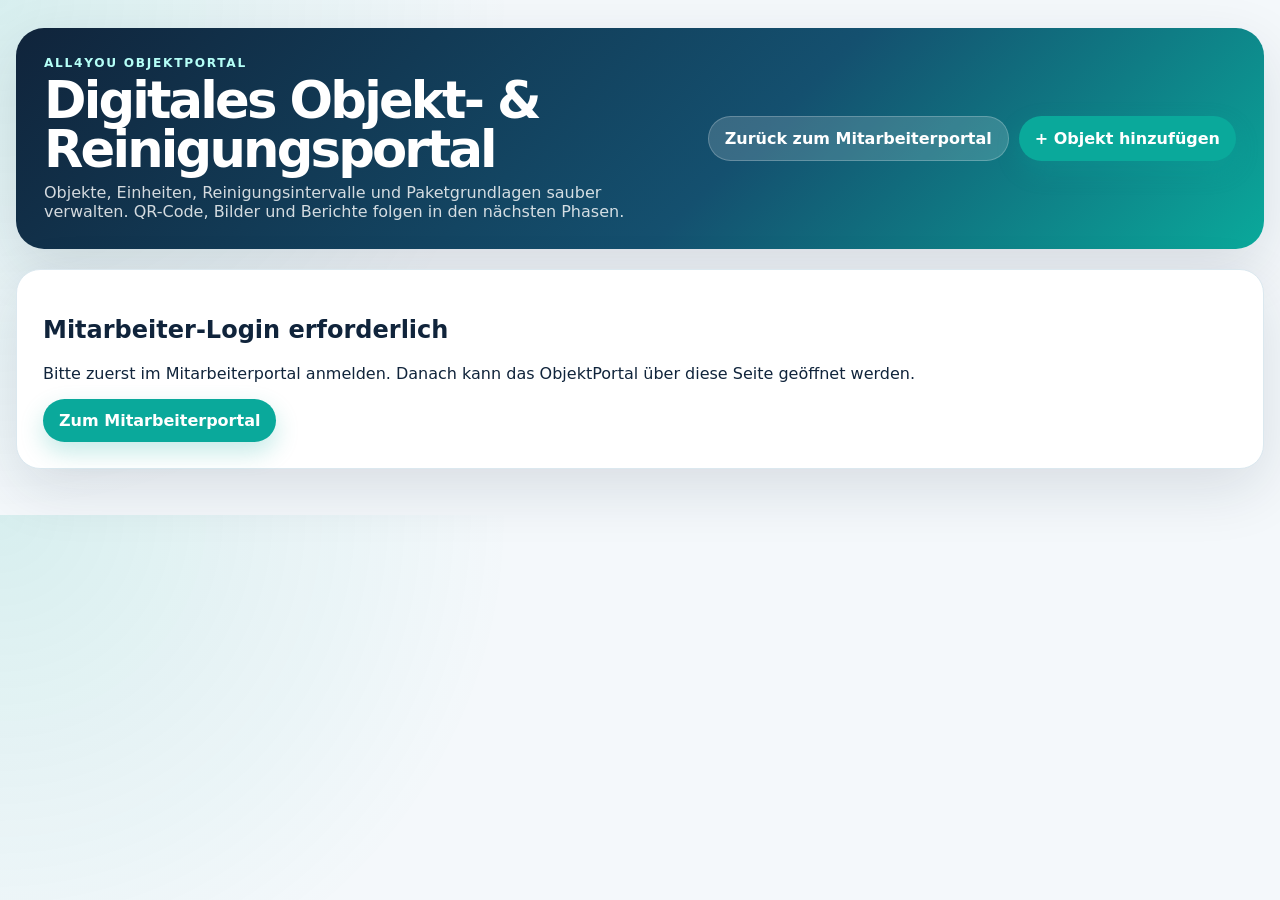
==== objektportal/index.html @ 3b186865 "Add files via upload" ====
<!doctype html>
<html lang="de">
<head>
  <meta charset="utf-8">
  <meta name="viewport" content="width=device-width, initial-scale=1">
  <title>All4You ObjektPortal</title>
  <meta name="robots" content="noindex,nofollow">
  <link rel="stylesheet" href="./objectportal.css">
</head>
<body>
  <main class="op-shell">
    <header class="op-hero">
      <div>
        <p class="op-eyebrow">All4You ObjektPortal</p>
        <h1>Digitales Objekt- & Reinigungsportal</h1>
        <p>Objekte, Einheiten, Reinigungsintervalle und Paketgrundlagen sauber verwalten. QR-Code, Bilder und Berichte folgen in den nächsten Phasen.</p>
      </div>
      <div class="op-hero-actions">
        <a class="op-btn op-btn-ghost" href="/dashboard">Zurück zum Mitarbeiterportal</a>
        <button class="op-btn op-btn-primary" id="opOpenWizard" type="button">+ Objekt hinzufügen</button>
      </div>
    </header>

    <section class="op-login-hint is-hidden" id="opLoginHint">
      <h2>Mitarbeiter-Login erforderlich</h2>
      <p>Bitte zuerst im Mitarbeiterportal anmelden. Danach kann das ObjektPortal über diese Seite geöffnet werden.</p>
      <a class="op-btn op-btn-primary" href="/dashboard">Zum Mitarbeiterportal</a>
    </section>

    <section id="opApp" class="op-app is-hidden" aria-live="polite">
      <section class="op-status-row">
        <span id="opStatusBadge" class="op-status-badge">Bereit</span>
        <span id="opBuildBadge" class="op-build">DBG: ALL4YOU-V6.1.0-OBJECTPORTAL-CORE-DATA</span>
      </section>

      <section class="op-stats" id="opStats"></section>

      <section class="op-layout">
        <aside class="op-panel op-side-panel">
          <div class="op-panel-head">
            <div>
              <p class="op-eyebrow">Kunden</p>
              <h2>Kundenkonten</h2>
            </div>
            <button class="op-icon-btn" id="opRefresh" type="button" title="Aktualisieren">↻</button>
          </div>
          <div class="op-search-wrap">
            <input id="opCustomerSearch" type="search" placeholder="Kunde suchen …">
          </div>
          <div class="op-customer-list" id="opCustomerList"></div>
        </aside>

        <section class="op-panel op-main-panel">
          <div class="op-panel-head">
            <div>
              <p class="op-eyebrow">Objekte</p>
              <h2 id="opObjectTitle">Objektübersicht</h2>
            </div>
            <button class="op-btn op-btn-primary" id="opOpenWizardTop" type="button">+ Objekt hinzufügen</button>
          </div>
          <div class="op-object-toolbar" aria-label="Objektfilter">
            <input id="opObjectSearch" type="search" placeholder="Objekt, Adresse, Einheit oder Intervall suchen …">
            <select id="opStatusFilter" aria-label="Status filtern">
              <option value="all">Alle Status</option>
              <option value="active">Aktiv</option>
              <option value="paused">Pausiert</option>
              <option value="draft">Entwurf</option>
            </select>
            <select id="opPackageFilter" aria-label="Paket filtern">
              <option value="all">Alle Pakete</option>
              <option value="basic">Basic</option>
              <option value="plus">Plus</option>
              <option value="pro">Pro</option>
              <option value="custom">Individuell</option>
            </select>
          </div>
          <div class="op-object-list" id="opObjectList"></div>
        </section>
      </section>
    </section>
  </main>

  <dialog class="op-modal" id="opWizardDialog">
    <form method="dialog" class="op-modal-card" id="opWizardForm">
      <button class="op-modal-close" id="opCloseWizard" value="cancel" type="button" aria-label="Schließen">×</button>
      <div class="op-modal-head">
        <p class="op-eyebrow">Geführte Erstellung</p>
        <h2>Neues Objekt anlegen</h2>
        <p id="opWizardStepLabel">Schritt 1 von 5</p>
      </div>

      <div class="op-steps" aria-hidden="true">
        <span class="active"></span><span></span><span></span><span></span><span></span>
      </div>

      <section class="op-step active" data-step="0">
        <h3>Kunde & Paket</h3>
        <label>Kundenkonto
          <select id="opWizardCustomer" required></select>
        </label>
        <div class="op-grid-2">
          <label>Paket
            <select id="opWizardPackage">
              <option value="basic">Basic</option>
              <option value="plus">Plus</option>
              <option value="pro">Pro</option>
              <option value="custom">Individuell</option>
            </select>
          </label>
          <label>Monatliche Kosten optional
            <input id="opWizardMonthly" type="number" min="0" step="0.01" placeholder="z. B. 49.00">
          </label>
        </div>
      </section>

      <section class="op-step" data-step="1">
        <h3>Objekt-Grunddaten</h3>
        <label>Objektname
          <input id="opWizardObjectName" type="text" placeholder="z. B. Musterstraße 12" required>
        </label>
        <label>Objektart
          <select id="opWizardObjectType">
            <option value="wohnanlage">Wohnanlage</option>
            <option value="treppenhaus">Treppenhaus</option>
            <option value="gewerbe">Gewerbeobjekt</option>
            <option value="buero">Büro / Praxis</option>
            <option value="sonstiges">Sonstiges</option>
          </select>
        </label>
      </section>

      <section class="op-step" data-step="2">
        <h3>Adresse</h3>
        <label>Straße / Hausnummer
          <input id="opWizardStreet" type="text" placeholder="Sachsenstraße 1">
        </label>
        <div class="op-grid-2">
          <label>PLZ
            <input id="opWizardZip" type="text" placeholder="80331">
          </label>
          <label>Ort
            <input id="opWizardCity" type="text" placeholder="München">
          </label>
        </div>
      </section>

      <section class="op-step" data-step="3">
        <h3>Erste Einheit / Bereich</h3>
        <label>Name der Einheit
          <input id="opWizardUnitName" type="text" placeholder="z. B. Treppenhaus A">
        </label>
        <div class="op-grid-2">
          <label>Bereichsart
            <select id="opWizardUnitType">
              <option value="treppenhaus">Treppenhaus</option>
              <option value="eingang">Eingangsbereich</option>
              <option value="keller">Keller</option>
              <option value="aussenbereich">Außenbereich</option>
              <option value="raum">Raum / Einheit</option>
              <option value="sonstiges">Sonstiges</option>
            </select>
          </label>
          <label>Reinigungsintervall
            <select id="opWizardInterval">
              <option value="woechentlich">Wöchentlich</option>
              <option value="zweiwoechentlich">Alle 2 Wochen</option>
              <option value="monatlich">Monatlich</option>
              <option value="nach_bedarf">Nach Bedarf</option>
              <option value="individuell">Individuell</option>
            </select>
          </label>
        </div>
      </section>

      <section class="op-step" data-step="4">
        <h3>Zusammenfassung</h3>
        <div class="op-summary" id="opWizardSummary"></div>
        <div class="op-feature-preview">
          <p class="op-eyebrow">Paket-Vorschau</p>
          <div class="op-feature-list" id="opWizardFeaturePreview"></div>
        </div>
        <label>Interne Notiz optional
          <textarea id="opWizardNotes" rows="3" placeholder="z. B. Zugang über Innenhof, Schlüsselregelung später ergänzen …"></textarea>
        </label>
      </section>

      <div class="op-modal-actions">
        <button class="op-btn op-btn-ghost" id="opWizardBack" type="button">Zurück</button>
        <button class="op-btn op-btn-primary" id="opWizardNext" type="button">Weiter</button>
        <button class="op-btn op-btn-primary is-hidden" id="opWizardSave" type="button">Objekt speichern</button>
      </div>
    </form>
  </dialog>

  <script src="./objectportal.js"></script>
</body>
</html>
---- objektportal/objectportal.css ----
:root {
  --op-bg: #f4f8fb;
  --op-card: #ffffff;
  --op-card-soft: #eef7fa;
  --op-text: #10243b;
  --op-muted: #65758a;
  --op-border: #dbe8ef;
  --op-blue: #123a5f;
  --op-teal: #0aa99b;
  --op-teal-dark: #087d73;
  --op-shadow: 0 20px 60px rgba(16, 36, 59, 0.12);
  font-family: Inter, ui-sans-serif, system-ui, -apple-system, BlinkMacSystemFont, "Segoe UI", sans-serif;
}
* { box-sizing: border-box; }
body { margin: 0; background: radial-gradient(circle at top left, rgba(10,169,155,.12), transparent 32rem), var(--op-bg); color: var(--op-text); }
a { color: inherit; }
button, input, select, textarea { font: inherit; }
.op-shell { width: min(1440px, calc(100% - 32px)); margin: 0 auto; padding: 28px 0 46px; }
.op-hero { display: grid; grid-template-columns: minmax(0, 1fr) auto; gap: 20px; align-items: center; padding: 28px; border-radius: 28px; background: linear-gradient(135deg, #10243b, #14506f 58%, #0aa99b); color: #fff; box-shadow: var(--op-shadow); }
.op-hero h1 { margin: 6px 0 10px; font-size: clamp(2rem, 4vw, 4.4rem); letter-spacing: -0.055em; line-height: .95; }
.op-hero p { margin: 0; max-width: 780px; color: rgba(255,255,255,.82); }
.op-hero-actions { display: flex; flex-wrap: wrap; gap: 10px; justify-content: flex-end; }
.op-eyebrow { margin: 0 0 5px; text-transform: uppercase; letter-spacing: .14em; font-size: .76rem; font-weight: 900; color: var(--op-teal); }
.op-hero .op-eyebrow { color: #b5fff7; }
.op-btn, .op-icon-btn { border: 0; cursor: pointer; border-radius: 999px; text-decoration: none; display: inline-flex; align-items: center; justify-content: center; gap: 8px; font-weight: 900; transition: transform .18s ease, box-shadow .18s ease, background .18s ease; }
.op-btn { padding: 12px 16px; }
.op-btn:hover, .op-icon-btn:hover { transform: translateY(-1px); }
.op-btn-primary { background: var(--op-teal); color: #fff; box-shadow: 0 10px 24px rgba(10,169,155,.24); }
.op-btn-primary:hover { background: var(--op-teal-dark); }
.op-btn-ghost { background: rgba(255,255,255,.16); color: inherit; border: 1px solid rgba(255,255,255,.22); }
.op-panel .op-btn-ghost, .op-modal .op-btn-ghost { color: var(--op-text); background: #f1f6f9; border-color: var(--op-border); }
.op-icon-btn { width: 40px; height: 40px; background: #edf7f8; color: var(--op-teal-dark); font-size: 1.1rem; }
.is-hidden { display: none !important; }
.op-login-hint { margin-top: 20px; padding: 26px; background: var(--op-card); border: 1px solid var(--op-border); border-radius: 24px; box-shadow: var(--op-shadow); }
.op-status-row { display: flex; justify-content: space-between; gap: 12px; align-items: center; margin: 18px 0 12px; color: var(--op-muted); font-size: .9rem; }
.op-status-badge, .op-build { padding: 8px 10px; border-radius: 999px; background: rgba(255,255,255,.7); border: 1px solid var(--op-border); }
.op-status-badge.success { color: #086b5d; background: #e5fbf6; }
.op-status-badge.error { color: #8c1d1d; background: #fff0f0; }
.op-status-badge.loading { color: #7c5a00; background: #fff8db; }
.op-stats { display: grid; grid-template-columns: repeat(4, minmax(0, 1fr)); gap: 12px; margin: 12px 0; }
.op-stat { padding: 18px; border-radius: 22px; background: var(--op-card); border: 1px solid var(--op-border); box-shadow: 0 10px 30px rgba(16,36,59,.07); }
.op-stat strong { display: block; font-size: 1.9rem; letter-spacing: -.04em; }
.op-stat span { color: var(--op-muted); font-size: .92rem; }
.op-layout { display: grid; grid-template-columns: minmax(280px, 360px) minmax(0, 1fr); gap: 14px; align-items: start; }
.op-panel { background: rgba(255,255,255,.9); border: 1px solid var(--op-border); border-radius: 26px; box-shadow: 0 14px 42px rgba(16,36,59,.08); overflow: hidden; }
.op-panel-head { display: flex; justify-content: space-between; align-items: center; gap: 14px; padding: 18px; border-bottom: 1px solid var(--op-border); }
.op-panel-head h2 { margin: 0; letter-spacing: -.035em; }
.op-search-wrap { padding: 12px 18px; }
.op-search-wrap input, .op-modal input, .op-modal select, .op-modal textarea, .op-inline-form input, .op-inline-form select, .op-inline-form textarea { width: 100%; border: 1px solid var(--op-border); border-radius: 16px; padding: 12px 13px; background: #fff; color: var(--op-text); outline: none; }
.op-search-wrap input:focus, .op-modal input:focus, .op-modal select:focus, .op-modal textarea:focus { border-color: rgba(10,169,155,.72); box-shadow: 0 0 0 4px rgba(10,169,155,.11); }
.op-customer-list, .op-object-list { display: grid; gap: 10px; padding: 0 18px 18px; }
.op-customer-card, .op-object-card { border: 1px solid var(--op-border); background: var(--op-card); border-radius: 20px; padding: 14px; }
.op-customer-card { cursor: pointer; text-align: left; width: 100%; }
.op-customer-card.active { border-color: rgba(10,169,155,.65); box-shadow: 0 0 0 4px rgba(10,169,155,.1); }
.op-customer-card strong, .op-object-title strong { display: block; font-size: 1rem; }
.op-customer-main, .op-customer-meta { display: flex; flex-direction: column; gap: 3px; }
.op-customer-main small { color: var(--op-muted); overflow-wrap: anywhere; }
.op-customer-meta { margin-top: 10px; flex-direction: row; flex-wrap: wrap; color: var(--op-muted); font-size: .82rem; font-weight: 850; }
.op-customer-meta span { padding: 5px 8px; border-radius: 999px; background: #eef7fa; }
.op-customer-card span, .op-object-meta, .op-empty { color: var(--op-muted); font-size: .9rem; }
.op-object-card { padding: 0; overflow: hidden; }
.op-object-summary { display: grid; grid-template-columns: minmax(0, 1fr) auto; gap: 14px; align-items: center; padding: 16px; }
.op-object-main { min-width: 0; }
.op-object-title small { display: block; margin-top: 3px; color: var(--op-muted); font-weight: 650; overflow-wrap: anywhere; }
.op-object-actions { display: flex; justify-content: flex-end; align-items: center; }
.op-object-title { display: flex; align-items: center; gap: 10px; min-width: 0; }
.op-object-dot { width: 12px; height: 12px; border-radius: 999px; background: var(--op-teal); flex: 0 0 auto; box-shadow: 0 0 0 5px rgba(10,169,155,.13); }
.op-object-dot.status-paused { background: #f0ad38; box-shadow: 0 0 0 5px rgba(240,173,56,.15); }
.op-object-dot.status-draft { background: #7b8da3; box-shadow: 0 0 0 5px rgba(123,141,163,.15); }
.op-object-meta { display: flex; flex-wrap: wrap; gap: 8px; margin-top: 8px; }
.op-chip { display: inline-flex; align-items: center; gap: 5px; padding: 6px 9px; border-radius: 999px; background: #eef7fa; color: #30546d; font-weight: 800; font-size: .78rem; }
.op-chip-soft { background: #f4f8fb; color: #375b73; }
.op-status-chip { background: #e9fbf7; color: #087d73; }
.op-details { border-top: 1px solid var(--op-border); padding: 14px 16px 16px; background: #fbfdfe; }
.op-object-toolbar { display: grid; grid-template-columns: minmax(220px, 1fr) minmax(140px, 180px) minmax(140px, 180px); gap: 10px; padding: 14px 18px; border-bottom: 1px solid var(--op-border); background: #f8fbfd; }
.op-object-toolbar input, .op-object-toolbar select { width: 100%; border: 1px solid var(--op-border); border-radius: 14px; padding: 11px 12px; background: #fff; color: var(--op-text); outline: none; }
.op-object-toolbar input:focus, .op-object-toolbar select:focus { border-color: rgba(10,169,155,.72); box-shadow: 0 0 0 4px rgba(10,169,155,.11); }
.op-unit-list { display: grid; gap: 8px; margin: 10px 0 14px; }
.op-unit { display: flex; justify-content: space-between; gap: 10px; border: 1px solid var(--op-border); background: #fff; border-radius: 16px; padding: 10px 12px; align-items: center; }
.op-unit small { display: block; margin-top: 2px; color: var(--op-muted); font-weight: 700; }
.op-inline-form { display: grid; grid-template-columns: minmax(140px, 1fr) minmax(130px, 170px) minmax(130px, 170px) auto; gap: 8px; align-items: end; padding: 12px; border-radius: 18px; background: var(--op-card-soft); }
.op-inline-form label, .op-modal label { display: grid; gap: 6px; color: var(--op-muted); font-weight: 800; font-size: .88rem; }
.op-modal { border: 0; padding: 0; background: transparent; width: min(760px, calc(100% - 24px)); }
.op-modal::backdrop { background: rgba(16,36,59,.48); backdrop-filter: blur(4px); }
.op-modal-card { position: relative; background: #fff; border-radius: 28px; padding: 24px; box-shadow: var(--op-shadow); }
.op-modal-close { position: absolute; right: 16px; top: 16px; width: 38px; height: 38px; border: 0; border-radius: 50%; background: #f1f6f9; font-size: 1.4rem; cursor: pointer; color: var(--op-text); }
.op-modal-head h2 { margin: 0; font-size: 1.8rem; letter-spacing: -.04em; }
.op-modal-head p:last-child { margin: 6px 0 0; color: var(--op-muted); }
.op-steps { display: grid; grid-template-columns: repeat(5, 1fr); gap: 6px; margin: 18px 0; }
.op-steps span { height: 6px; border-radius: 999px; background: #dce9ef; }
.op-steps span.active { background: var(--op-teal); }
.op-step { display: none; gap: 14px; }
.op-step.active { display: grid; }
.op-step h3 { margin: 0; }
.op-grid-2 { display: grid; grid-template-columns: repeat(2, minmax(0, 1fr)); gap: 12px; }
.op-summary { display: grid; gap: 8px; padding: 14px; border-radius: 18px; background: #f5fafc; border: 1px solid var(--op-border); }
.op-summary div { display: flex; justify-content: space-between; gap: 12px; border-bottom: 1px dashed #d5e6ee; padding-bottom: 7px; }
.op-summary div:last-child { border-bottom: 0; padding-bottom: 0; }
.op-modal-actions { display: flex; justify-content: flex-end; gap: 10px; margin-top: 20px; }
@media (max-width: 900px) {
  .op-shell { width: min(100% - 18px, 760px); padding-top: 10px; }
  .op-hero, .op-layout, .op-stats, .op-grid-2, .op-object-toolbar, .op-detail-grid { grid-template-columns: 1fr; }
  .op-hero-actions { justify-content: flex-start; }
  .op-inline-form { grid-template-columns: 1fr; }
  .op-object-summary { grid-template-columns: 1fr; }
}


/* =========================================================
   V6.1.0 · ObjectPortal Core Data Polish
   Nur ObjektPortal-eigene Klassen.
   ========================================================= */
.op-object-card.open { border-color: rgba(10,169,155,.52); box-shadow: 0 16px 42px rgba(16,36,59,.09); }
.op-empty-large { padding: 22px; line-height: 1.55; }
.op-detail-grid { display: grid; grid-template-columns: repeat(2, minmax(0, 1fr)); gap: 12px; margin-bottom: 12px; }
.op-detail-box { border: 1px solid var(--op-border); background: #fff; border-radius: 18px; padding: 14px; }
.op-detail-box-full { margin-top: 12px; }
.op-detail-box h3 { margin: 0; letter-spacing: -.025em; }
.op-section-title { display: flex; align-items: center; justify-content: space-between; gap: 12px; margin-bottom: 10px; }
.op-data-list { display: grid; gap: 8px; margin: 10px 0 0; }
.op-data-list div { display: grid; grid-template-columns: 120px minmax(0, 1fr); gap: 10px; align-items: start; }
.op-data-list dt { color: var(--op-muted); font-size: .82rem; font-weight: 900; }
.op-data-list dd { margin: 0; color: var(--op-text); font-weight: 800; overflow-wrap: anywhere; }
.op-feature-list { display: flex; flex-wrap: wrap; gap: 8px; }
.op-feature-chip { display: inline-flex; align-items: center; gap: 6px; padding: 7px 10px; border-radius: 999px; font-weight: 900; font-size: .78rem; border: 1px solid var(--op-border); background: #f4f8fb; color: #426076; }
.op-feature-chip.enabled { background: #e7fbf6; color: #087d73; border-color: rgba(10,169,155,.28); }
.op-feature-chip.disabled { opacity: .72; }
.op-customer-preview { display: grid; gap: 5px; padding: 12px; border-radius: 16px; background: linear-gradient(135deg, #f4fbfc, #ffffff); border: 1px dashed #c9e4eb; }
.op-customer-preview span { color: var(--op-muted); font-size: .9rem; }
.op-note-text { margin: 6px 0 0; color: var(--op-muted); line-height: 1.5; }
.op-feature-preview { padding: 12px; border-radius: 18px; background: #f5fafc; border: 1px solid var(--op-border); }
@media (max-width: 640px) {
  .op-data-list div { grid-template-columns: 1fr; gap: 2px; }
  .op-section-title { align-items: flex-start; flex-direction: column; }
  .op-modal-card { padding: 18px; }
}
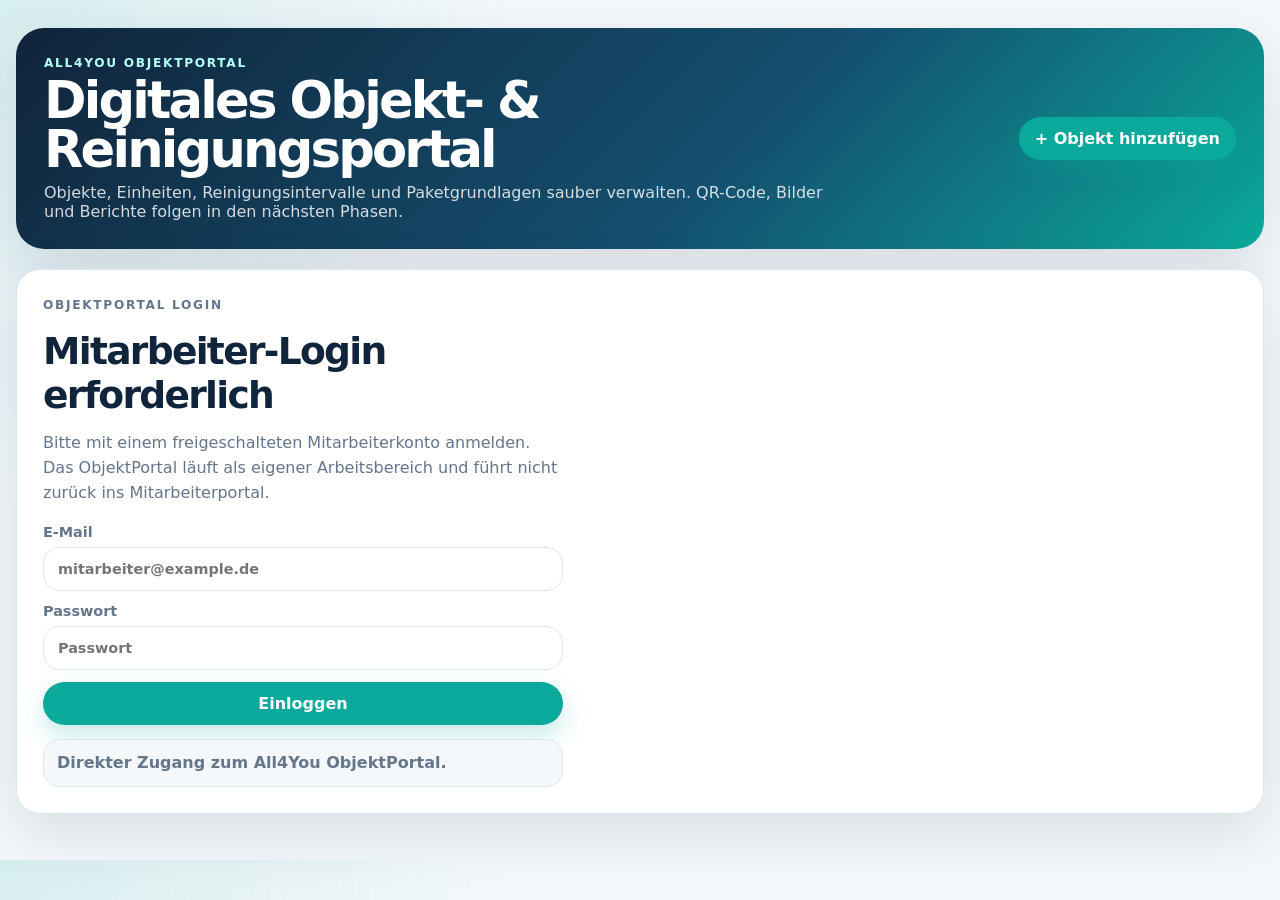
==== commit 4f0c730d: "Add files via upload" ====
--- a/objektportal/index.html
+++ b/objektportal/index.html
@@ -16,21 +16,33 @@
         <p>Objekte, Einheiten, Reinigungsintervalle und Paketgrundlagen sauber verwalten. QR-Code, Bilder und Berichte folgen in den nächsten Phasen.</p>
       </div>
       <div class="op-hero-actions">
-        <a class="op-btn op-btn-ghost" href="/dashboard">Zurück zum Mitarbeiterportal</a>
+        <button class="op-btn op-btn-ghost" id="opLogoutButton" type="button">Abmelden</button>
         <button class="op-btn op-btn-primary" id="opOpenWizard" type="button">+ Objekt hinzufügen</button>
       </div>
     </header>
 
     <section class="op-login-hint is-hidden" id="opLoginHint">
-      <h2>Mitarbeiter-Login erforderlich</h2>
-      <p>Bitte zuerst im Mitarbeiterportal anmelden. Danach kann das ObjektPortal über diese Seite geöffnet werden.</p>
-      <a class="op-btn op-btn-primary" href="/dashboard">Zum Mitarbeiterportal</a>
+      <div class="op-login-card">
+        <p class="op-eyebrow">ObjektPortal Login</p>
+        <h2>Mitarbeiter-Login erforderlich</h2>
+        <p>Bitte mit einem freigeschalteten Mitarbeiterkonto anmelden. Das ObjektPortal läuft als eigener Arbeitsbereich und führt nicht zurück ins Mitarbeiterportal.</p>
+        <form class="op-login-form" id="opLoginForm">
+          <label>E-Mail
+            <input type="email" name="email" autocomplete="email" placeholder="mitarbeiter@example.de" required>
+          </label>
+          <label>Passwort
+            <input type="password" name="password" autocomplete="current-password" placeholder="Passwort" required>
+          </label>
+          <button class="op-btn op-btn-primary" type="submit">Einloggen</button>
+        </form>
+        <p class="op-login-message" id="opLoginMessage">Direkter Zugang zum All4You ObjektPortal.</p>
+      </div>
     </section>
 
     <section id="opApp" class="op-app is-hidden" aria-live="polite">
       <section class="op-status-row">
         <span id="opStatusBadge" class="op-status-badge">Bereit</span>
-        <span id="opBuildBadge" class="op-build">DBG: ALL4YOU-V6.1.0-OBJECTPORTAL-CORE-DATA</span>
+        <span id="opBuildBadge" class="op-build">DBG: ALL4YOU-V6.2.0-OBJECTPORTAL-APP-ENTRY</span>
       </section>
 
       <section class="op-stats" id="opStats"></section>
--- a/objektportal/objectportal.css
+++ b/objektportal/objectportal.css
@@ -134,3 +134,19 @@
   .op-section-title { align-items: flex-start; flex-direction: column; }
   .op-modal-card { padding: 18px; }
 }
+
+/* =========================================================
+   V6.2.0 · ObjectPortal App Entry
+   Direkter Login im ObjektPortal, keine Rückverlinkung ins Mitarbeiterportal.
+   ========================================================= */
+.op-login-card { display: grid; gap: 14px; max-width: 520px; }
+.op-login-card h2 { margin: 0; font-size: clamp(1.6rem, 3vw, 2.35rem); letter-spacing: -.045em; }
+.op-login-card p { margin: 0; color: var(--op-muted); line-height: 1.55; }
+.op-login-form { display: grid; gap: 12px; margin-top: 4px; }
+.op-login-form label { display: grid; gap: 7px; color: var(--op-muted); font-weight: 900; font-size: .9rem; }
+.op-login-form input { width: 100%; border: 1px solid var(--op-border); border-radius: 16px; padding: 13px 14px; background: #fff; color: var(--op-text); outline: none; }
+.op-login-form input:focus { border-color: rgba(10,169,155,.72); box-shadow: 0 0 0 4px rgba(10,169,155,.11); }
+.op-login-message { margin-top: 2px; padding: 11px 13px; border-radius: 16px; background: #f4f8fb; border: 1px solid var(--op-border); color: var(--op-muted); font-weight: 800; }
+.op-login-message.success { background: #e5fbf6; color: #086b5d; border-color: rgba(10,169,155,.28); }
+.op-login-message.error { background: #fff0f0; color: #8c1d1d; border-color: rgba(140,29,29,.18); }
+.op-login-message.loading { background: #fff8db; color: #7c5a00; border-color: rgba(124,90,0,.16); }
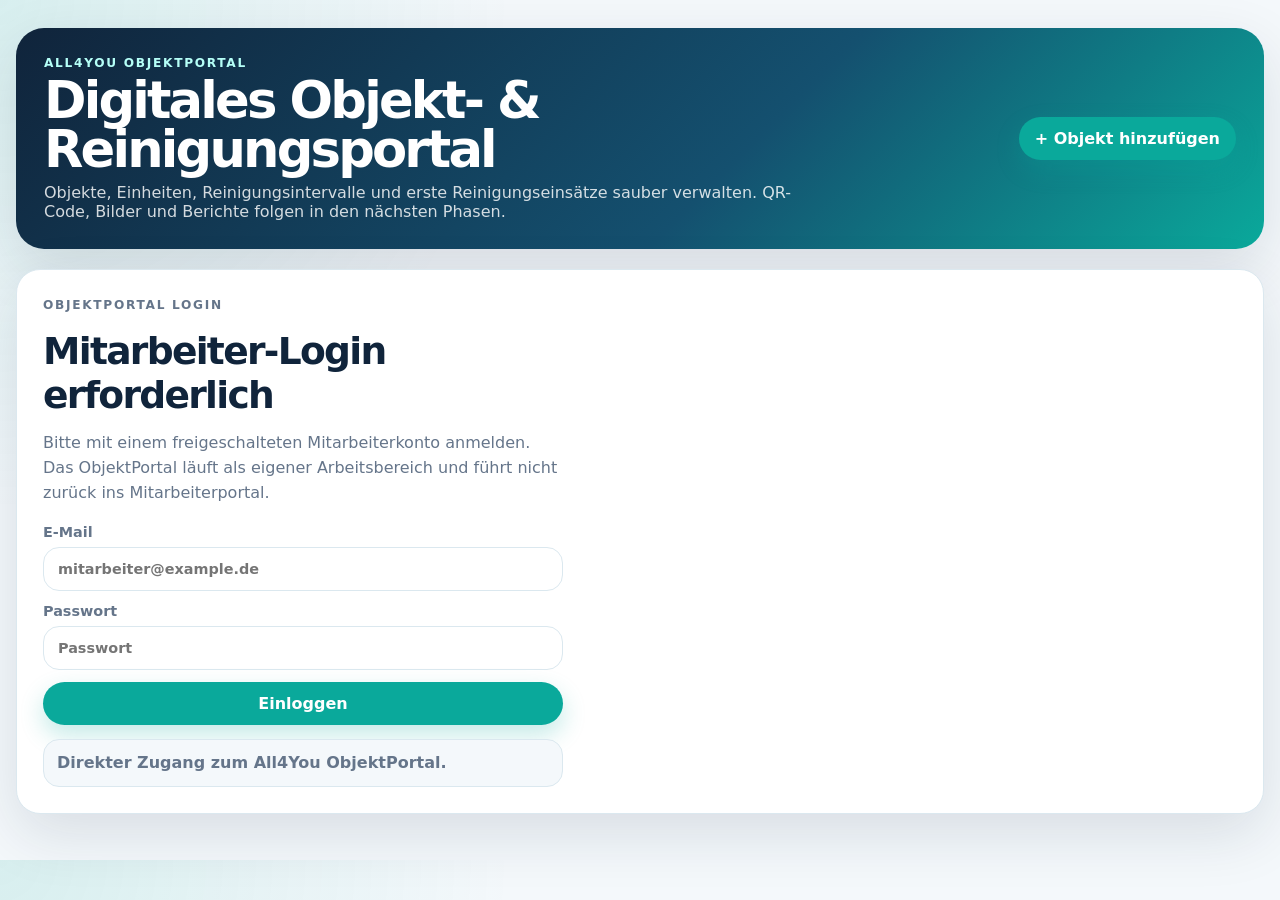
==== commit 5231d3b6: "Add files via upload" ====
--- a/objektportal/index.html
+++ b/objektportal/index.html
@@ -13,7 +13,7 @@
       <div>
         <p class="op-eyebrow">All4You ObjektPortal</p>
         <h1>Digitales Objekt- & Reinigungsportal</h1>
-        <p>Objekte, Einheiten, Reinigungsintervalle und Paketgrundlagen sauber verwalten. QR-Code, Bilder und Berichte folgen in den nächsten Phasen.</p>
+        <p>Objekte, Einheiten, Reinigungsintervalle und erste Reinigungseinsätze sauber verwalten. QR-Code, Bilder und Berichte folgen in den nächsten Phasen.</p>
       </div>
       <div class="op-hero-actions">
         <button class="op-btn op-btn-ghost" id="opLogoutButton" type="button">Abmelden</button>
@@ -42,7 +42,7 @@
     <section id="opApp" class="op-app is-hidden" aria-live="polite">
       <section class="op-status-row">
         <span id="opStatusBadge" class="op-status-badge">Bereit</span>
-        <span id="opBuildBadge" class="op-build">DBG: ALL4YOU-V6.2.0-OBJECTPORTAL-APP-ENTRY</span>
+        <span id="opBuildBadge" class="op-build">DBG: ALL4YOU-V6.3.0-OBJECTPORTAL-JOB-FOUNDATION</span>
       </section>
 
       <section class="op-stats" id="opStats"></section>
@@ -128,7 +128,7 @@
       <section class="op-step" data-step="1">
         <h3>Objekt-Grunddaten</h3>
         <label>Objektname
-          <input id="opWizardObjectName" type="text" placeholder="z. B. Musterstraße 12" required>
+          <input id="opWizardObjectName" type="text" placeholder="z. B. Objektname / Wohnanlage Musterhof" required>
         </label>
         <label>Objektart
           <select id="opWizardObjectType">
@@ -166,9 +166,23 @@
             <select id="opWizardUnitType">
               <option value="treppenhaus">Treppenhaus</option>
               <option value="eingang">Eingangsbereich</option>
+              <option value="flur">Flur / Allgemeinfläche</option>
               <option value="keller">Keller</option>
               <option value="aussenbereich">Außenbereich</option>
-              <option value="raum">Raum / Einheit</option>
+              <option value="garten">Garten / Grünfläche</option>
+              <option value="garage">Garage</option>
+              <option value="tiefgarage">Tiefgarage / Parkfläche</option>
+              <option value="buero">Büroräume / Praxisräume</option>
+              <option value="sanitaer">Sanitäranlagen</option>
+              <option value="kueche">Küche / Aufenthaltsraum</option>
+              <option value="aufzug">Aufzug</option>
+              <option value="muellraum">Müllraum / Tonnenbereich</option>
+              <option value="waschkueche">Waschküche</option>
+              <option value="lager">Lagerraum</option>
+              <option value="technikraum">Technikraum</option>
+              <option value="fenster">Fenster / Glasflächen</option>
+              <option value="gemeinschaftsraum">Gemeinschaftsraum</option>
+              <option value="raum">Sonstige Räume / Einheit</option>
               <option value="sonstiges">Sonstiges</option>
             </select>
           </label>
--- a/objektportal/objectportal.css
+++ b/objektportal/objectportal.css
@@ -150,3 +150,138 @@
 .op-login-message.success { background: #e5fbf6; color: #086b5d; border-color: rgba(10,169,155,.28); }
 .op-login-message.error { background: #fff0f0; color: #8c1d1d; border-color: rgba(140,29,29,.18); }
 .op-login-message.loading { background: #fff8db; color: #7c5a00; border-color: rgba(124,90,0,.16); }
+
+/* =========================================================
+   V6.2.2 · ObjectPortal Unit Remove
+   Nur ObjektPortal-eigene Klassen.
+   ========================================================= */
+.op-unit-actions {
+  display: inline-flex;
+  align-items: center;
+  justify-content: flex-end;
+  gap: 8px;
+  flex-wrap: wrap;
+}
+.op-mini-danger {
+  border: 1px solid rgba(140, 29, 29, .18);
+  background: #fff0f0;
+  color: #8c1d1d;
+  border-radius: 999px;
+  cursor: pointer;
+  font-weight: 900;
+  font-size: .76rem;
+  padding: 7px 10px;
+  transition: transform .16s ease, background .16s ease;
+}
+.op-mini-danger:hover {
+  transform: translateY(-1px);
+  background: #ffe4e4;
+}
+@media (max-width: 640px) {
+  .op-unit { align-items: flex-start; flex-direction: column; }
+  .op-unit-actions { justify-content: flex-start; }
+}
+
+/* =========================================================
+   V6.3.0 · ObjectPortal Job Foundation
+   Nur ObjektPortal-eigene Klassen.
+   ========================================================= */
+.op-job-list {
+  display: grid;
+  gap: 8px;
+  margin: 10px 0 14px;
+}
+.op-job-card {
+  display: grid;
+  grid-template-columns: minmax(0, 1fr) auto;
+  gap: 12px;
+  align-items: center;
+  border: 1px solid var(--op-border);
+  background: #fff;
+  border-radius: 16px;
+  padding: 12px;
+}
+.op-job-card.job-in_progress {
+  border-color: rgba(10,169,155,.42);
+  background: linear-gradient(135deg, #eefcf9, #fff);
+}
+.op-job-card.job-completed {
+  background: #f6fbf8;
+}
+.op-job-card.job-paused,
+.op-job-card.job-cancelled {
+  background: #fff9ef;
+}
+.op-job-main strong { display: block; }
+.op-job-main small {
+  display: block;
+  margin-top: 3px;
+  color: var(--op-muted);
+  font-weight: 750;
+}
+.op-job-main p {
+  margin: 7px 0 0;
+  color: var(--op-muted);
+  line-height: 1.45;
+  font-size: .9rem;
+}
+.op-job-actions {
+  display: inline-flex;
+  align-items: center;
+  justify-content: flex-end;
+  gap: 8px;
+  flex-wrap: wrap;
+}
+.op-job-actions select,
+.op-job-form input,
+.op-job-form select,
+.op-job-form textarea {
+  border: 1px solid var(--op-border);
+  border-radius: 14px;
+  padding: 10px 11px;
+  background: #fff;
+  color: var(--op-text);
+  outline: none;
+}
+.op-job-actions select:focus,
+.op-job-form input:focus,
+.op-job-form select:focus,
+.op-job-form textarea:focus {
+  border-color: rgba(10,169,155,.72);
+  box-shadow: 0 0 0 4px rgba(10,169,155,.11);
+}
+.op-job-status.job-planned { background: #eef7fa; color: #30546d; }
+.op-job-status.job-assigned { background: #eef4ff; color: #214a8f; }
+.op-job-status.job-in_progress { background: #e7fbf6; color: #087d73; }
+.op-job-status.job-completed { background: #edf9ef; color: #25743a; }
+.op-job-status.job-paused { background: #fff3d8; color: #856200; }
+.op-job-status.job-cancelled { background: #fff0f0; color: #8c1d1d; }
+.op-job-form {
+  display: grid;
+  grid-template-columns: minmax(160px, 1.2fr) minmax(135px, .8fr) minmax(135px, .8fr) minmax(160px, 1fr) auto;
+  gap: 8px;
+  align-items: end;
+  padding: 12px;
+  border-radius: 18px;
+  background: var(--op-card-soft);
+}
+.op-job-form label {
+  display: grid;
+  gap: 6px;
+  color: var(--op-muted);
+  font-weight: 800;
+  font-size: .88rem;
+}
+.op-job-form .op-job-note {
+  grid-column: 1 / -2;
+}
+@media (max-width: 1100px) {
+  .op-job-form { grid-template-columns: 1fr 1fr; }
+  .op-job-form .op-job-note { grid-column: 1 / -1; }
+}
+@media (max-width: 640px) {
+  .op-job-card { grid-template-columns: 1fr; }
+  .op-job-actions { justify-content: flex-start; }
+  .op-job-form { grid-template-columns: 1fr; }
+  .op-job-form .op-job-note { grid-column: auto; }
+}
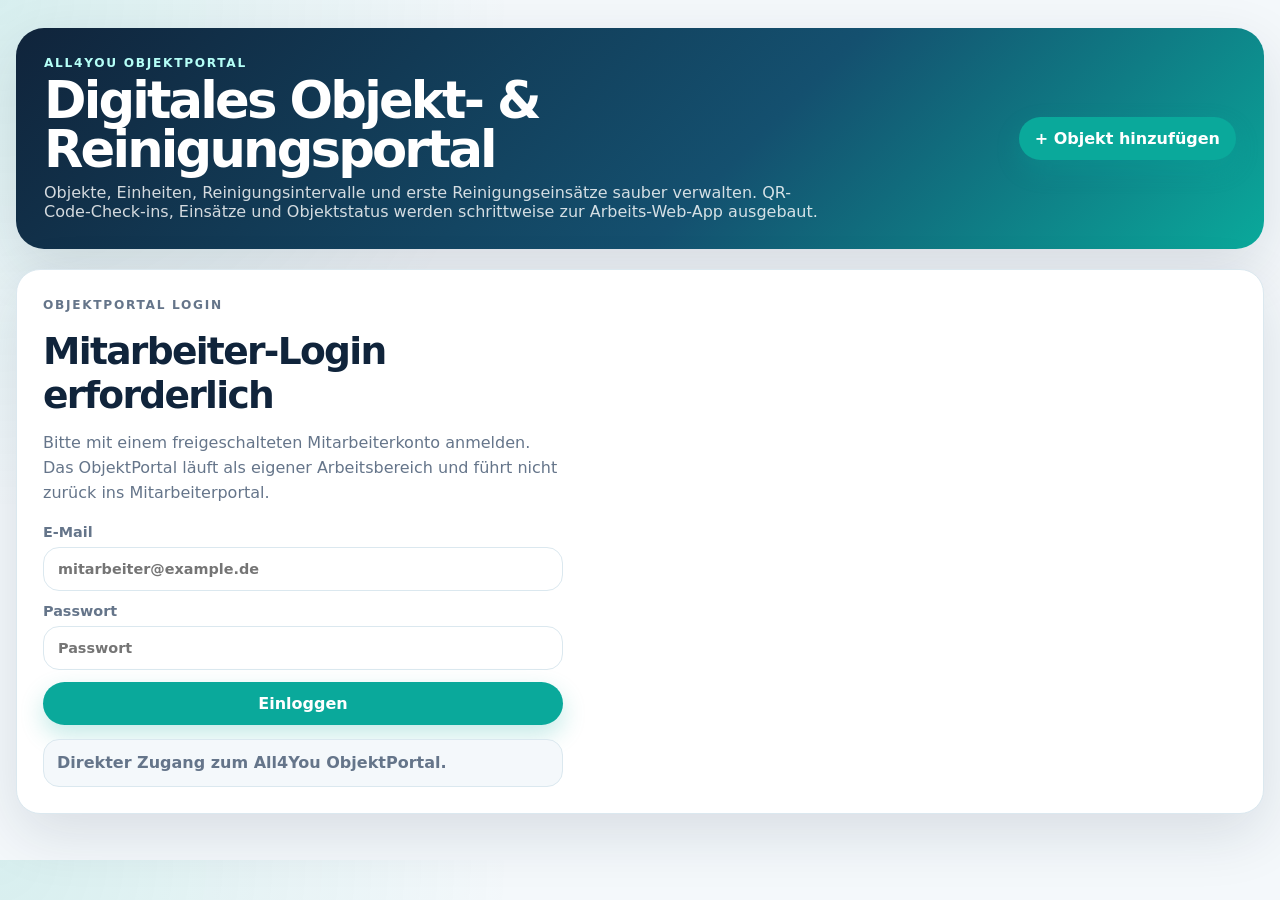
==== commit 41655145: "Add files via upload" ====
--- a/objektportal/index.html
+++ b/objektportal/index.html
@@ -13,7 +13,7 @@
       <div>
         <p class="op-eyebrow">All4You ObjektPortal</p>
         <h1>Digitales Objekt- & Reinigungsportal</h1>
-        <p>Objekte, Einheiten, Reinigungsintervalle und erste Reinigungseinsätze sauber verwalten. QR-Code, Bilder und Berichte folgen in den nächsten Phasen.</p>
+        <p>Objekte, Einheiten, Reinigungsintervalle und erste Reinigungseinsätze sauber verwalten. QR-Code-Check-ins, Einsätze und Objektstatus werden schrittweise zur Arbeits-Web-App ausgebaut.</p>
       </div>
       <div class="op-hero-actions">
         <button class="op-btn op-btn-ghost" id="opLogoutButton" type="button">Abmelden</button>
@@ -42,8 +42,10 @@
     <section id="opApp" class="op-app is-hidden" aria-live="polite">
       <section class="op-status-row">
         <span id="opStatusBadge" class="op-status-badge">Bereit</span>
-        <span id="opBuildBadge" class="op-build">DBG: ALL4YOU-V6.3.0-OBJECTPORTAL-JOB-FOUNDATION</span>
-      </section>
+        <span id="opBuildBadge" class="op-build">DBG: ALL4YOU-V6.4.0-OBJECTPORTAL-QR-CHECKIN</span>
+      </section>
+
+      <section class="op-checkin-panel is-hidden" id="opCheckinPanel"></section>
 
       <section class="op-stats" id="opStats"></section>
 
--- a/objektportal/objectportal.css
+++ b/objektportal/objectportal.css
@@ -285,3 +285,180 @@
   .op-job-form { grid-template-columns: 1fr; }
   .op-job-form .op-job-note { grid-column: auto; }
 }
+
+/* =========================================================
+   V6.3.3 · ObjectPortal Job Edit
+   Nur ObjektPortal-eigene Klassen.
+   ========================================================= */
+.op-job-wrap {
+  display: grid;
+  gap: 8px;
+}
+.op-mini-edit {
+  border: 1px solid rgba(170, 120, 0, .24);
+  background: #fff6d8;
+  color: #7a5500;
+  border-radius: 999px;
+  cursor: pointer;
+  font-weight: 900;
+  font-size: .76rem;
+  padding: 7px 10px;
+  transition: transform .16s ease, background .16s ease;
+}
+.op-mini-edit:hover {
+  transform: translateY(-1px);
+  background: #ffedaa;
+}
+.op-job-edit-form {
+  border: 1px solid rgba(170, 120, 0, .18);
+  background: linear-gradient(135deg, #fff9e8, #ffffff);
+}
+.op-job-edit-actions {
+  display: inline-flex;
+  align-items: center;
+  gap: 8px;
+  flex-wrap: wrap;
+}
+@media (max-width: 640px) {
+  .op-job-edit-actions {
+    align-items: stretch;
+    flex-direction: column;
+  }
+}
+
+/* =========================================================
+   V6.4.0 · ObjectPortal QR-Code Check-in
+   Nur ObjektPortal-eigene Klassen.
+   ========================================================= */
+.op-unit-wrap {
+  display: grid;
+  gap: 8px;
+}
+.op-mini-action {
+  border: 1px solid rgba(10, 169, 155, .22);
+  background: #e9fbf7;
+  color: #087d73;
+  border-radius: 999px;
+  cursor: pointer;
+  font-weight: 900;
+  font-size: .76rem;
+  padding: 7px 10px;
+  text-decoration: none;
+  display: inline-flex;
+  align-items: center;
+  justify-content: center;
+  transition: transform .16s ease, background .16s ease;
+}
+.op-mini-action:hover {
+  transform: translateY(-1px);
+  background: #d8f7ef;
+}
+.op-qr-panel {
+  display: grid;
+  grid-template-columns: minmax(0, 1fr) auto;
+  gap: 16px;
+  align-items: center;
+  border: 1px dashed rgba(10, 169, 155, .38);
+  background: linear-gradient(135deg, #f3fffc, #ffffff);
+  border-radius: 18px;
+  padding: 14px;
+}
+.op-qr-info {
+  display: grid;
+  gap: 7px;
+  min-width: 0;
+}
+.op-qr-info span {
+  color: var(--op-muted);
+  font-weight: 750;
+  line-height: 1.45;
+}
+.op-qr-info code {
+  display: block;
+  max-width: 100%;
+  overflow-wrap: anywhere;
+  padding: 9px 10px;
+  border-radius: 12px;
+  background: #f1f6f9;
+  color: #33546b;
+  font-size: .78rem;
+}
+.op-qr-actions {
+  display: flex;
+  flex-wrap: wrap;
+  gap: 8px;
+  margin-top: 2px;
+}
+.op-qr-image {
+  width: 130px;
+  height: 130px;
+  border-radius: 16px;
+  border: 1px solid var(--op-border);
+  background: #fff;
+  padding: 6px;
+}
+.op-checkin-panel {
+  margin: 18px 0 0;
+}
+.op-checkin-card {
+  display: grid;
+  grid-template-columns: minmax(0, 1fr) auto;
+  gap: 16px;
+  align-items: center;
+  border: 1px solid rgba(10, 169, 155, .28);
+  border-radius: 24px;
+  background: linear-gradient(135deg, #ffffff, #e9fbf7);
+  box-shadow: 0 16px 42px rgba(16,36,59,.08);
+  padding: 18px;
+}
+.op-checkin-card h2 {
+  margin: 0 0 6px;
+  font-size: clamp(1.35rem, 3vw, 2.2rem);
+  letter-spacing: -.04em;
+}
+.op-checkin-card p {
+  margin: 0;
+  color: var(--op-muted);
+  font-weight: 750;
+  line-height: 1.45;
+}
+.op-checkin-card.error {
+  border-color: rgba(140, 29, 29, .18);
+  background: #fff5f5;
+}
+.op-checkin-card.loading {
+  border-color: rgba(124, 90, 0, .16);
+  background: #fffbe8;
+}
+.op-checkin-main {
+  min-width: 0;
+}
+.op-checkin-action {
+  display: grid;
+  justify-items: end;
+  gap: 8px;
+  min-width: 210px;
+}
+.op-checkin-action small {
+  color: var(--op-muted);
+  font-weight: 800;
+}
+.op-checkin-action .op-btn[disabled] {
+  opacity: .65;
+  cursor: not-allowed;
+  transform: none;
+}
+@media (max-width: 720px) {
+  .op-qr-panel,
+  .op-checkin-card {
+    grid-template-columns: 1fr;
+  }
+  .op-qr-image {
+    width: 180px;
+    height: 180px;
+  }
+  .op-checkin-action {
+    justify-items: stretch;
+    min-width: 0;
+  }
+}
